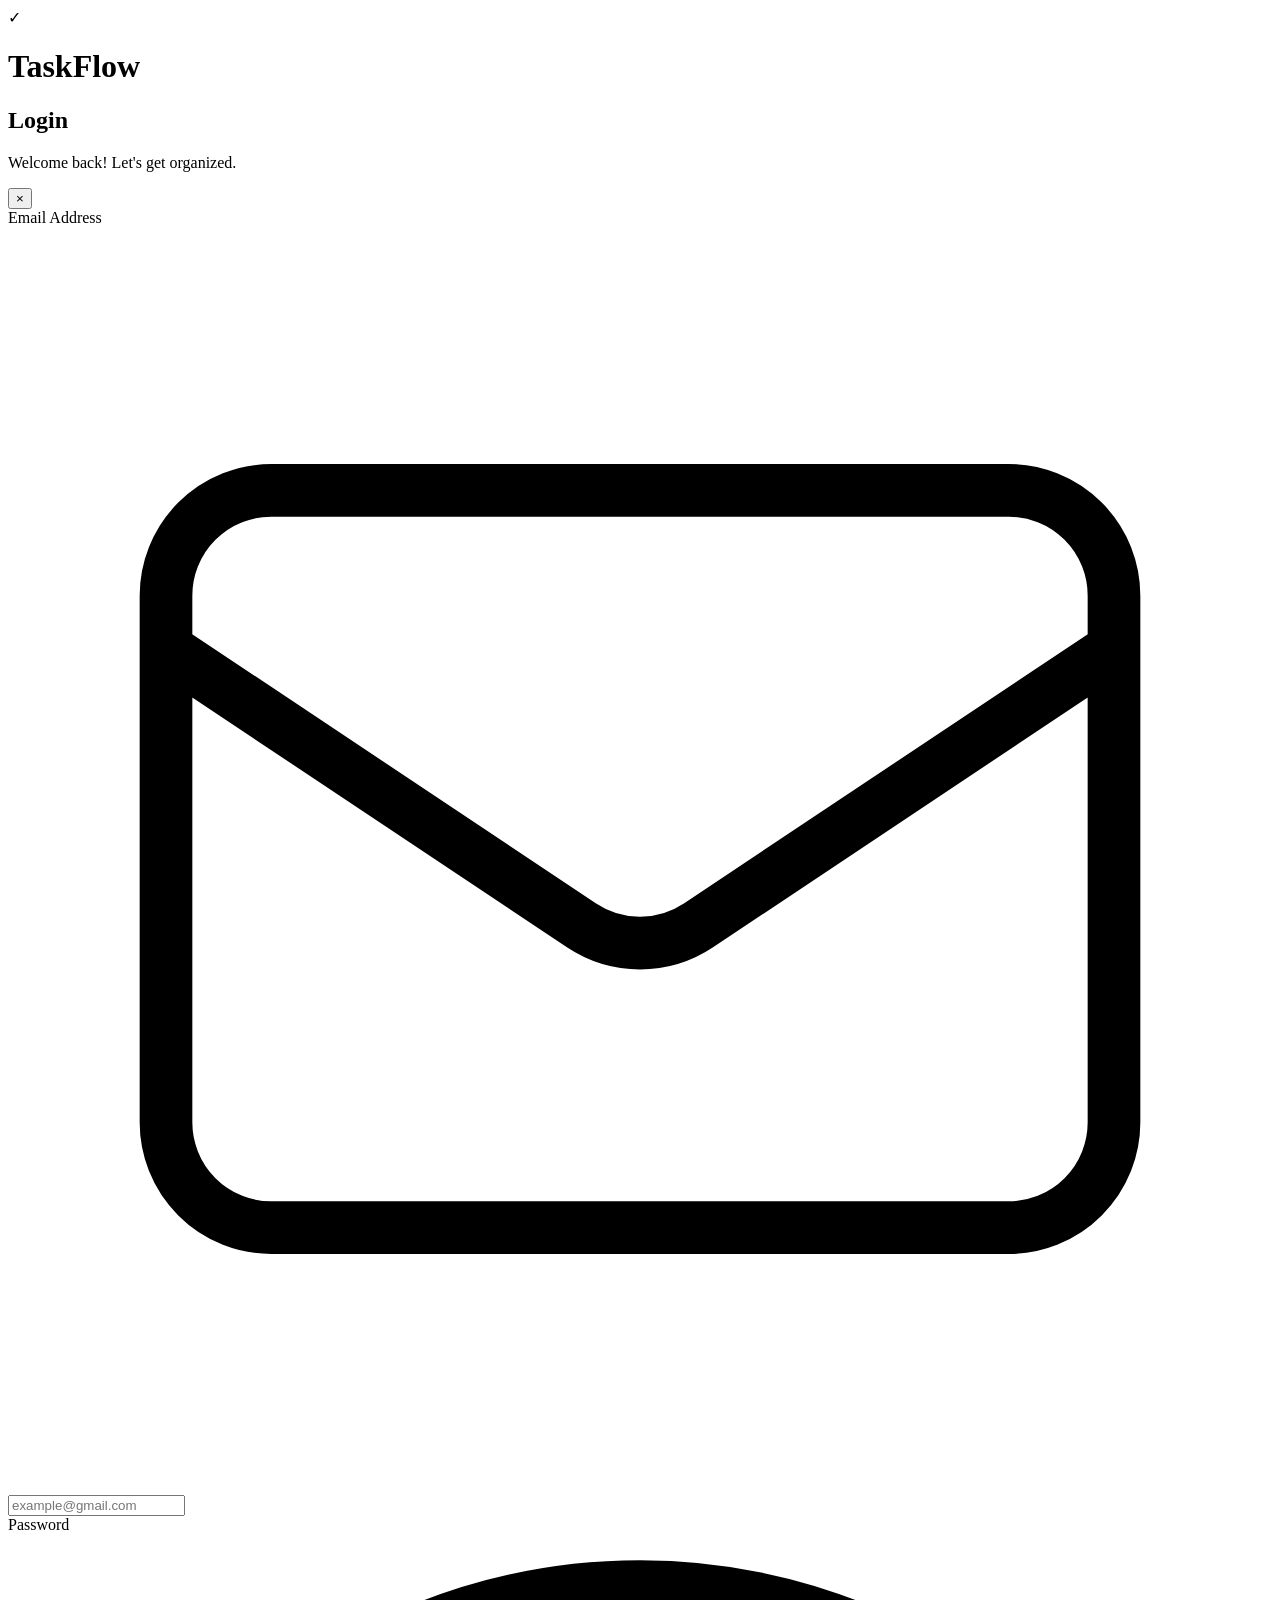
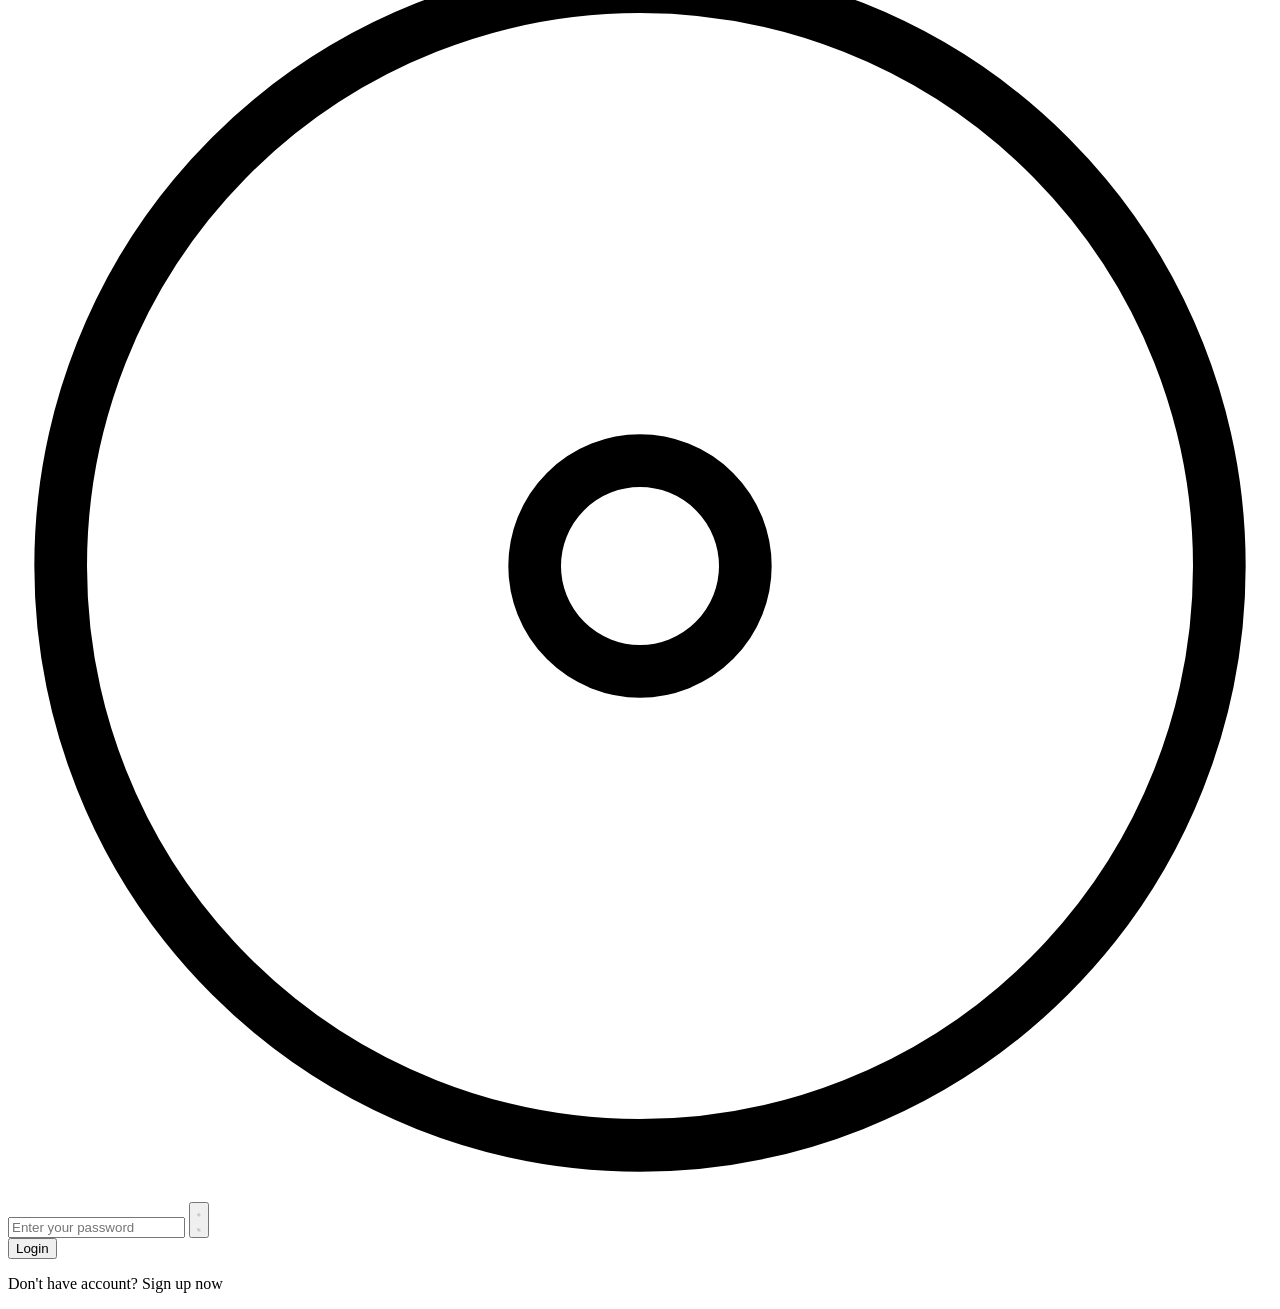
==== src/main/resources/templates/login.html @ 74423648 "feat: add auth UI with login/register pages and improve error handling - Create login.html and regis" ====
<!DOCTYPE html>
<html xmlns:th="http://www.thymeleaf.org" lang="en">

<head>
    <meta charset="UTF-8">
    <title>Login - TaskFlow</title>
    <link rel="stylesheet" th:href="@{/css/auth.css}">
</head>

<body>
    <div class="auth-container">
        <div class="auth-box">
            <!-- Logo Section -->
            <div class="auth-logo">
                <div class="logo-icon">✓</div>
                <h1 class="logo-text">TaskFlow</h1>
            </div>

            <h2 class="auth-title">Login</h2>
            <p class="auth-subtitle">Welcome back! Let's get organized.</p>

            <!-- Notification Box -->
            <div id="notification" class="notification hidden">
                <span id="notificationMessage"></span>
                <button id="notificationClose" class="notification-close-btn" type="button">×</button>
            </div>

            <form id="loginForm" class="auth-form">
                <div class="form-group">
                    <label for="email">Email Address</label>
                    <div class="input-wrapper">
                        <svg class="input-icon" viewBox="0 0 24 24" fill="none" stroke="currentColor">
                            <path d="M3 8l7.89 5.26a2 2 0 002.22 0L21 8M5 19h14a2 2 0 002-2V7a2 2 0 00-2-2H5a2 2 0 00-2 2v10a2 2 0 002 2z"/>
                        </svg>
                        <input type="email" id="email" name="email" placeholder="example@gmail.com" required />
                    </div>
                </div>

                <div class="form-group">
                    <label for="password">Password</label>
                    <div class="input-wrapper">
                        <svg class="input-icon" viewBox="0 0 24 24" fill="none" stroke="currentColor">
                            <path d="M12 1a11 11 0 110 22 11 11 0 010-22zm-2 11a2 2 0 104 0 2 2 0 00-4 0z"/>
                        </svg>
                        <input type="password" id="password" name="password" placeholder="Enter your password" required />
                        <button type="button" class="password-toggle-btn" onclick="togglePasswordVisibility('password')">
                            <svg class="eye-icon show" viewBox="0 0 24 24" fill="none" stroke="currentColor">
                                <path d="M1 12s4-8 11-8 11 8 11 8-4 8-11 8-11-8-11-8z"/>
                                <circle cx="12" cy="12" r="3"/>
                            </svg>
                            <svg class="eye-icon hide hidden" viewBox="0 0 24 24" fill="none" stroke="currentColor">
                                <path d="M17.94 17.94A10.07 10.07 0 0 1 12 20c-7 0-11-8-11-8a18.45 18.45 0 0 1 5.06-5.94M9.9 4.24A9.12 9.12 0 0 1 12 4c7 0 11 8 11 8a18.5 18.5 0 0 1-2.16 3.19m-6.72-1.07a3 3 0 1 1-4.24-4.24"/>
                                <line x1="1" y1="1" x2="23" y2="23"/>
                            </svg>
                        </button>
                    </div>
                </div>

                <button type="submit" class="btn-submit">Login</button>
            </form>

            <p class="auth-link">
                Don't have account? <a th:href="@{/register}">Sign up now</a>
            </p>
        </div>
    </div>

    <script src="/js/login.js" defer></script>
</body>

</html>
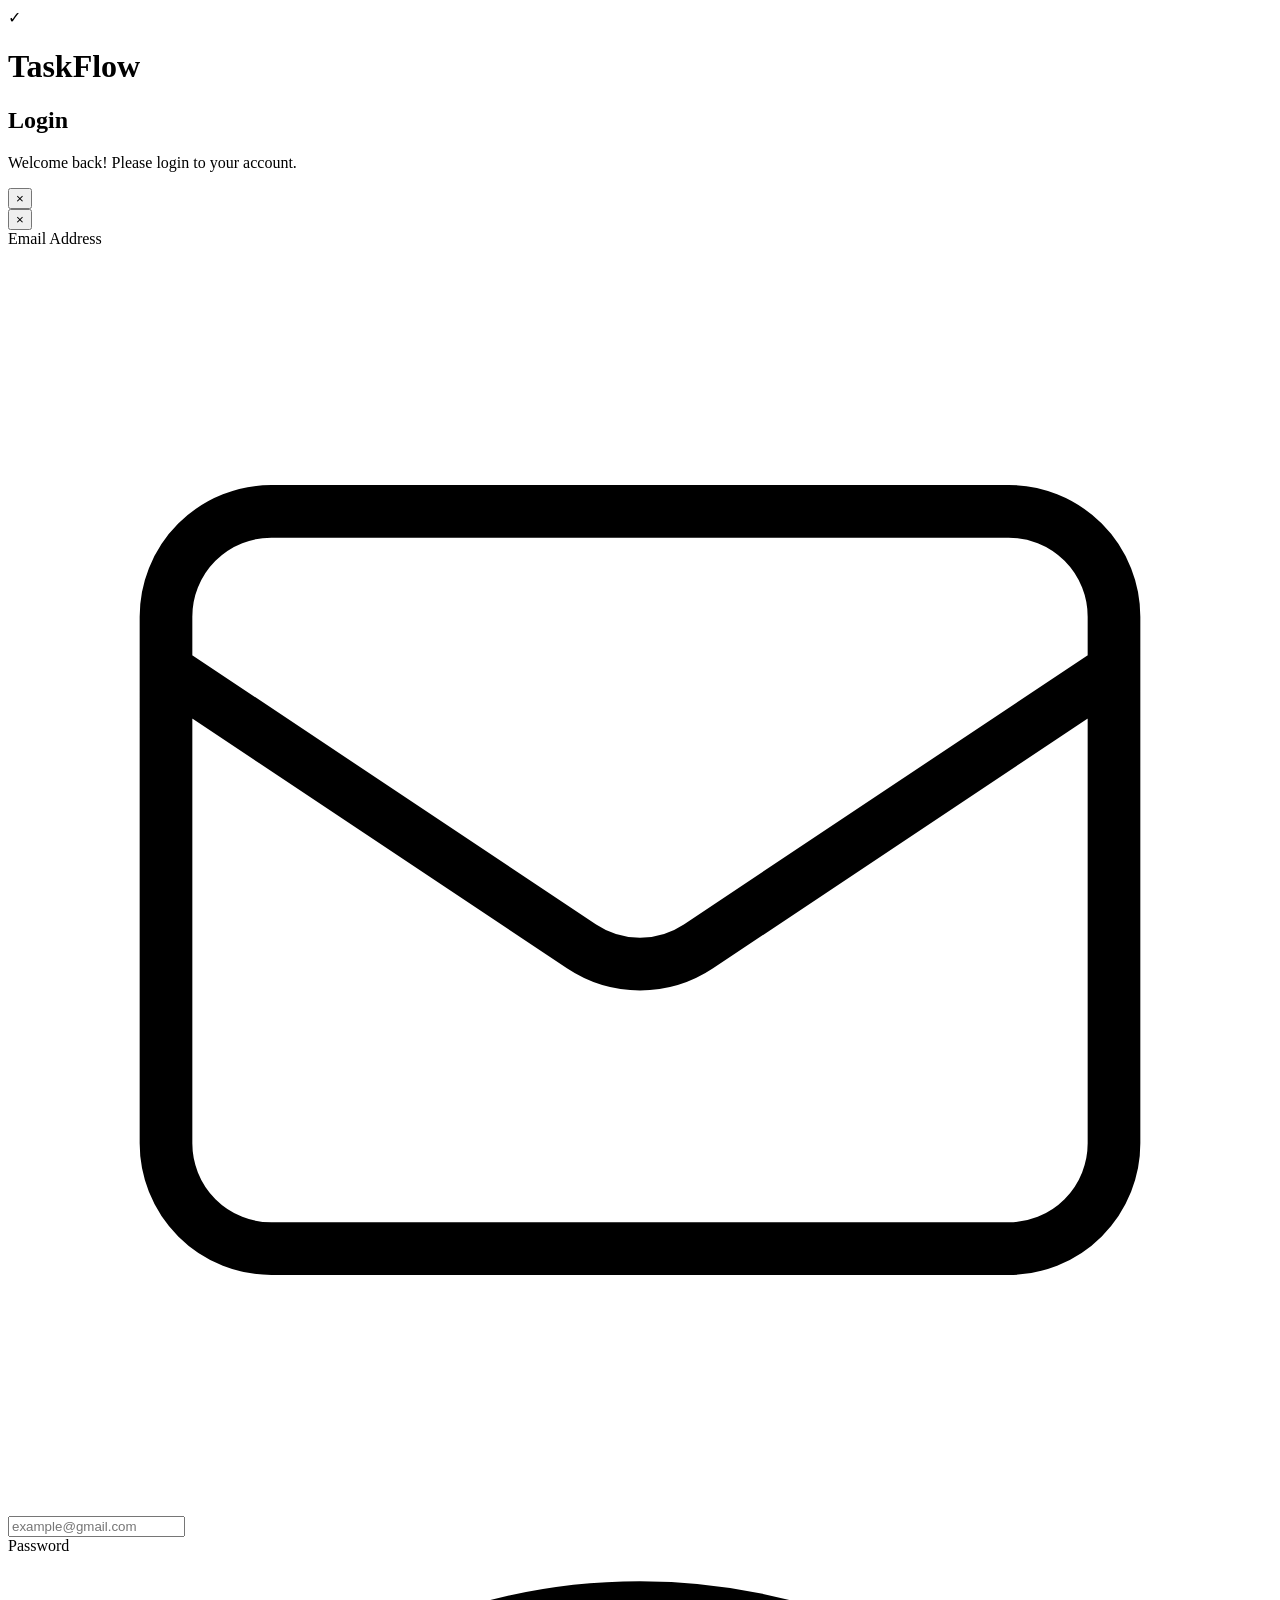
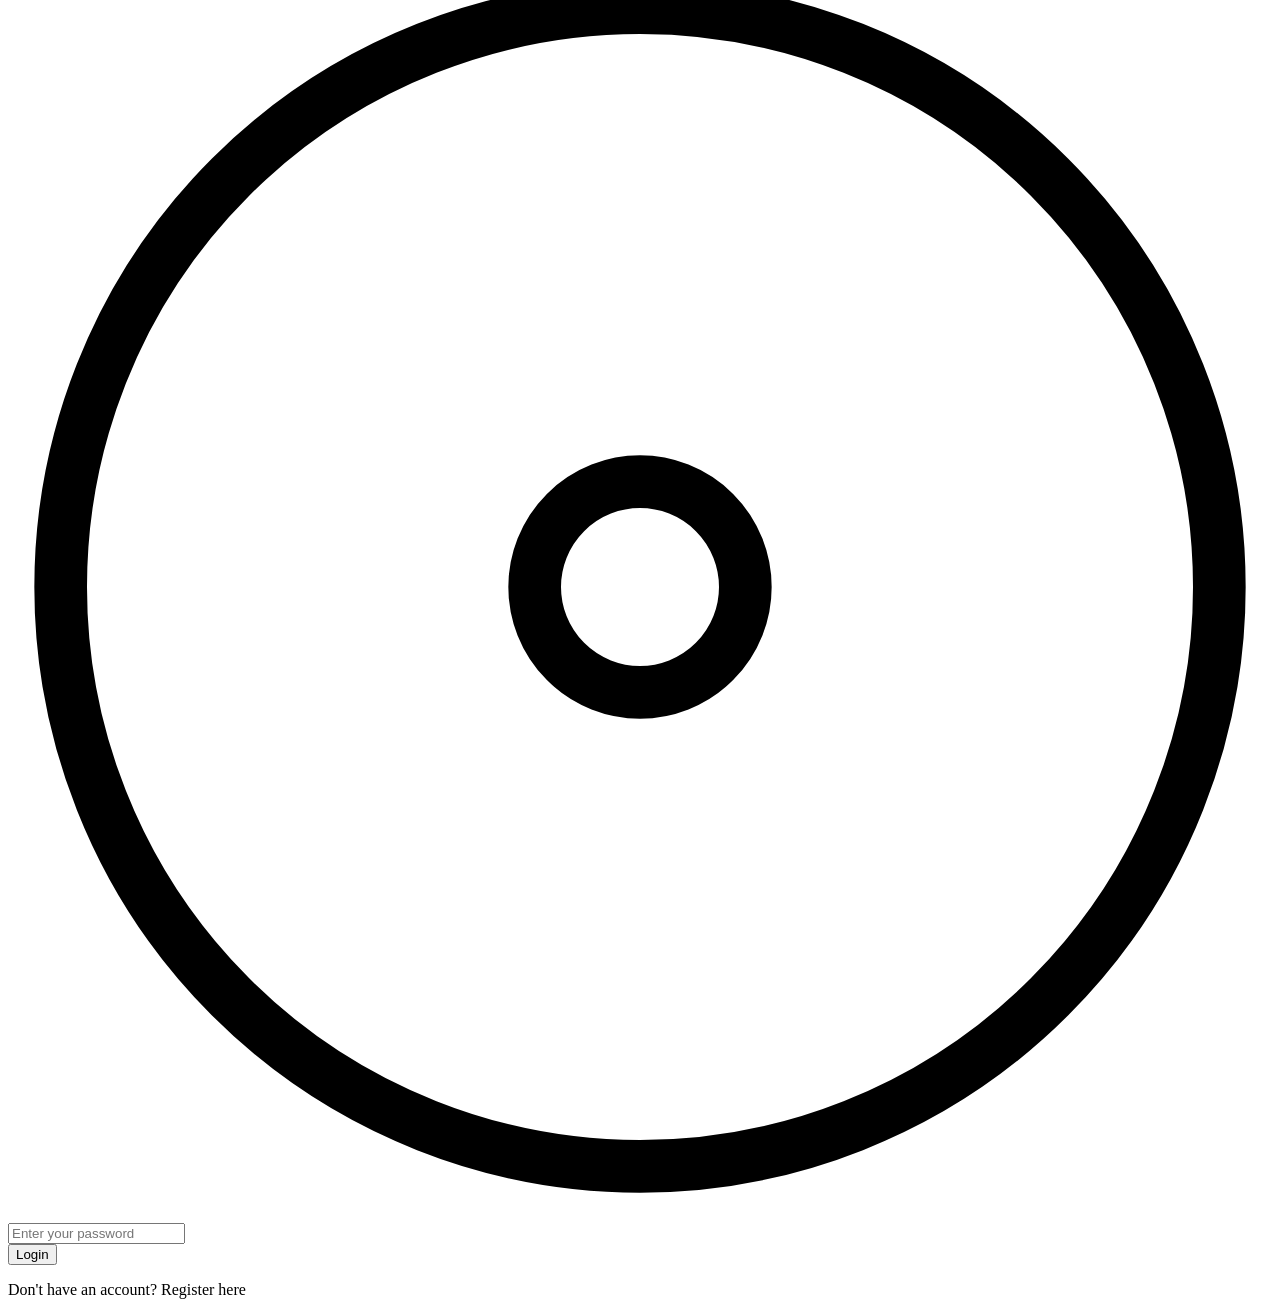
==== commit 1bd961b3: "feat: migrate UI to pure Thymeleaf SSR and remove client-side JS" ====
--- a/src/main/resources/templates/login.html
+++ b/src/main/resources/templates/login.html
@@ -1,12 +1,10 @@
 <!DOCTYPE html>
 <html xmlns:th="http://www.thymeleaf.org" lang="en">
-
 <head>
     <meta charset="UTF-8">
     <title>Login - TaskFlow</title>
     <link rel="stylesheet" th:href="@{/css/auth.css}">
 </head>
-
 <body>
     <div class="auth-container">
         <div class="auth-box">
@@ -17,22 +15,27 @@
             </div>
 
             <h2 class="auth-title">Login</h2>
-            <p class="auth-subtitle">Welcome back! Let's get organized.</p>
+            <p class="auth-subtitle">Welcome back! Please login to your account.</p>
 
             <!-- Notification Box -->
-            <div id="notification" class="notification hidden">
-                <span id="notificationMessage"></span>
-                <button id="notificationClose" class="notification-close-btn" type="button">×</button>
+            <div th:if="${error}" class="notification notification-error">
+                <span th:text="${error}"></span>
+                <button class="notification-close-btn" type="button" onclick="this.parentElement.style.display='none'">×</button>
+            </div>
+            
+            <div th:if="${msg}" class="notification notification-success">
+                <span th:text="${msg}"></span>
+                <button class="notification-close-btn" type="button" onclick="this.parentElement.style.display='none'">×</button>
             </div>
 
-            <form id="loginForm" class="auth-form">
+            <form th:action="@{/login}" method="post" class="auth-form">
                 <div class="form-group">
                     <label for="email">Email Address</label>
                     <div class="input-wrapper">
                         <svg class="input-icon" viewBox="0 0 24 24" fill="none" stroke="currentColor">
                             <path d="M3 8l7.89 5.26a2 2 0 002.22 0L21 8M5 19h14a2 2 0 002-2V7a2 2 0 00-2-2H5a2 2 0 00-2 2v10a2 2 0 002 2z"/>
                         </svg>
-                        <input type="email" id="email" name="email" placeholder="example@gmail.com" required />
+                        <input type="email" id="email" name="email" th:value="${loginData?.email}" placeholder="example@gmail.com" required />
                     </div>
                 </div>
 
@@ -43,16 +46,6 @@
                             <path d="M12 1a11 11 0 110 22 11 11 0 010-22zm-2 11a2 2 0 104 0 2 2 0 00-4 0z"/>
                         </svg>
                         <input type="password" id="password" name="password" placeholder="Enter your password" required />
-                        <button type="button" class="password-toggle-btn" onclick="togglePasswordVisibility('password')">
-                            <svg class="eye-icon show" viewBox="0 0 24 24" fill="none" stroke="currentColor">
-                                <path d="M1 12s4-8 11-8 11 8 11 8-4 8-11 8-11-8-11-8z"/>
-                                <circle cx="12" cy="12" r="3"/>
-                            </svg>
-                            <svg class="eye-icon hide hidden" viewBox="0 0 24 24" fill="none" stroke="currentColor">
-                                <path d="M17.94 17.94A10.07 10.07 0 0 1 12 20c-7 0-11-8-11-8a18.45 18.45 0 0 1 5.06-5.94M9.9 4.24A9.12 9.12 0 0 1 12 4c7 0 11 8 11 8a18.5 18.5 0 0 1-2.16 3.19m-6.72-1.07a3 3 0 1 1-4.24-4.24"/>
-                                <line x1="1" y1="1" x2="23" y2="23"/>
-                            </svg>
-                        </button>
                     </div>
                 </div>
 
@@ -60,12 +53,9 @@
             </form>
 
             <p class="auth-link">
-                Don't have account? <a th:href="@{/register}">Sign up now</a>
+                Don't have an account? <a th:href="@{/register}">Register here</a>
             </p>
         </div>
     </div>
-
-    <script src="/js/login.js" defer></script>
 </body>
-
 </html>
